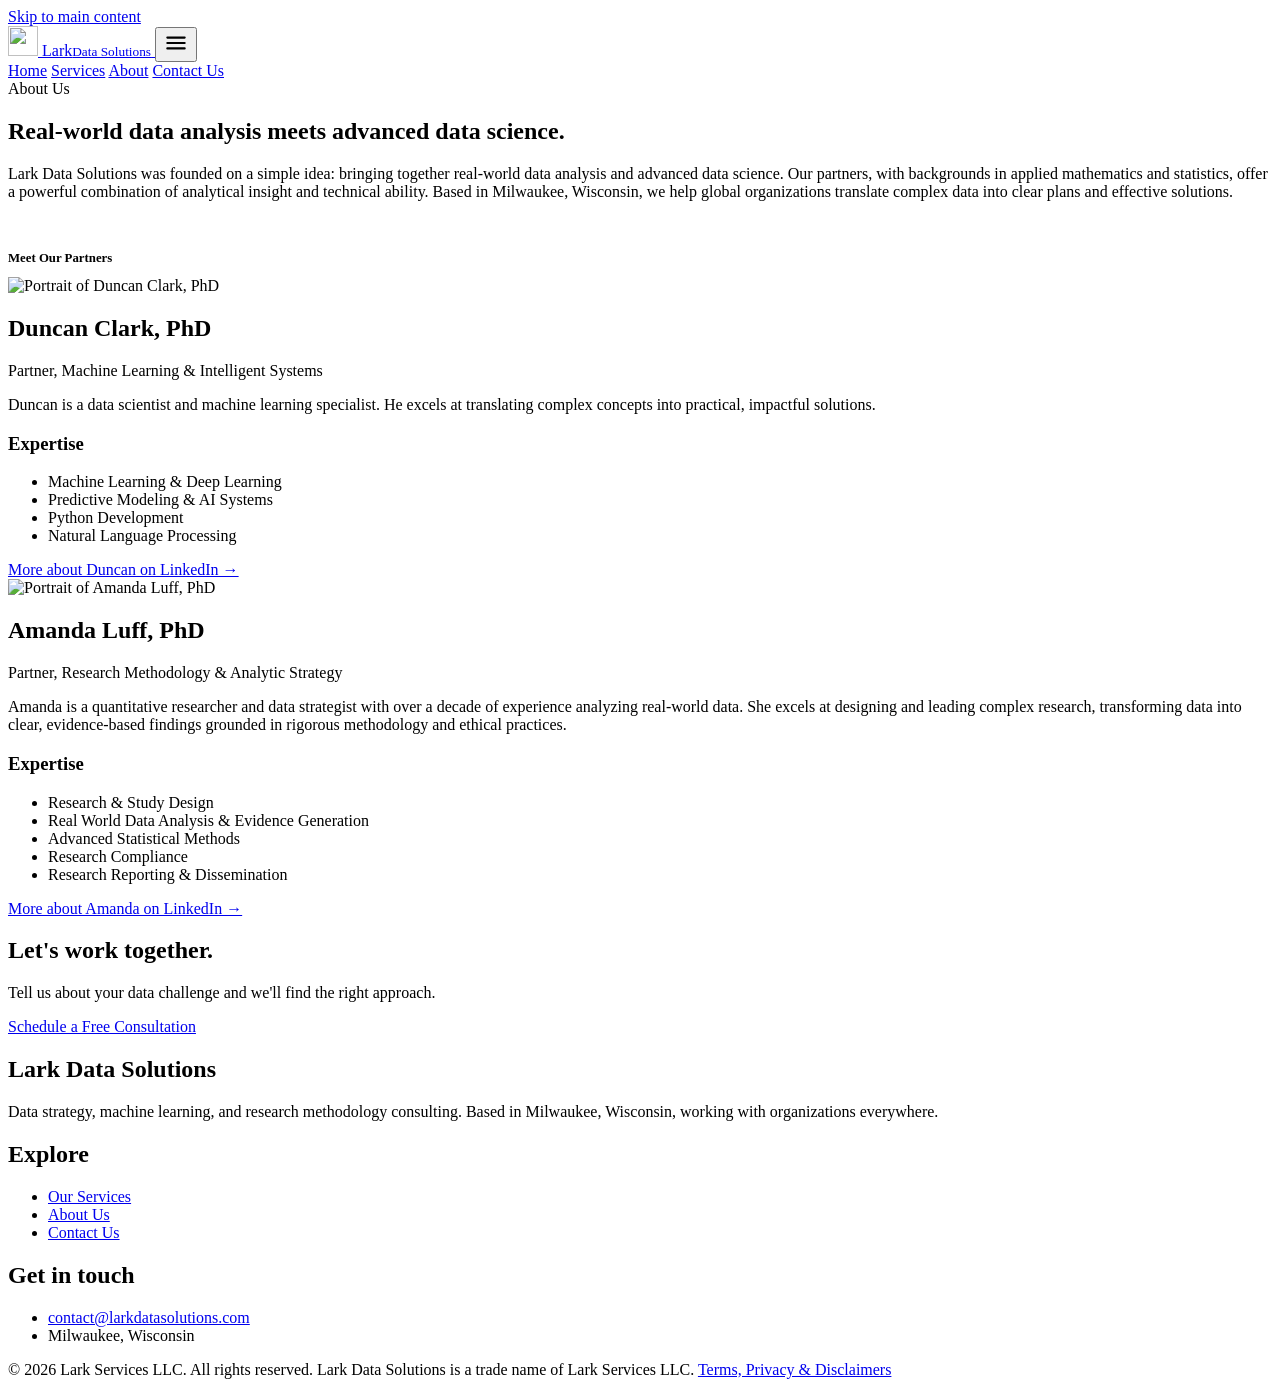
==== docs/about-us/index.html @ 47058bdc "Rebuild Lark Data Solutions site as static HTML for GitHub Pages Recreates larkdatasolutions.com fro" ====
<!doctype html>
<html lang="en">
<head>
  <meta charset="utf-8">
  <meta name="viewport" content="width=device-width, initial-scale=1">
  <title>About Us: Duncan Clark, PhD & Amanda Luff, PhD | Lark Data Solutions</title>
  <meta name="description" content="Meet the partners of Lark Data Solutions: Duncan Clark, PhD (machine learning and intelligent systems) and Amanda Luff, PhD (research methodology and analytic strategy). Based in Milwaukee, WI.">
  <meta name="robots" content="index, follow">
  <link rel="canonical" href="https://www.larkdatasolutions.com/about-us/">
  <meta name="theme-color" content="#0f1b2d">

  <meta property="og:type" content="website">
  <meta property="og:site_name" content="Lark Data Solutions">
  <meta property="og:title" content="About Us: Duncan Clark, PhD & Amanda Luff, PhD | Lark Data Solutions">
  <meta property="og:description" content="Meet the partners of Lark Data Solutions: Duncan Clark, PhD (machine learning and intelligent systems) and Amanda Luff, PhD (research methodology and analytic strategy). Based in Milwaukee, WI.">
  <meta property="og:url" content="https://www.larkdatasolutions.com/about-us/">
  <meta property="og:image" content="https://www.larkdatasolutions.com/assets/img/og-image.png">
  <meta property="og:image:width" content="1200">
  <meta property="og:image:height" content="630">
  <meta property="og:image:alt" content="Lark Data Solutions: Helping Your Data Take Flight.">
  <meta property="og:locale" content="en_US">
  <meta name="twitter:card" content="summary_large_image">

  <link rel="icon" href="/favicon.ico" sizes="any">
  <link rel="icon" href="/favicon.svg" type="image/svg+xml">
  <link rel="apple-touch-icon" href="/apple-touch-icon.png">

  <link rel="preconnect" href="https://fonts.googleapis.com">
  <link rel="preconnect" href="https://fonts.gstatic.com" crossorigin>
  <link rel="stylesheet" href="https://fonts.googleapis.com/css2?family=Plus+Jakarta+Sans:wght@400;500;600;700;800&display=swap">
  <link rel="stylesheet" href="/assets/css/style.css">

  <script type="application/ld+json">
{
  "@context": "https://schema.org",
  "@graph": [
    {
      "@type": "WebSite",
      "@id": "https://www.larkdatasolutions.com/#website",
      "url": "https://www.larkdatasolutions.com/",
      "name": "Lark Data Solutions",
      "publisher": {
        "@id": "https://www.larkdatasolutions.com/#organization"
      }
    },
    {
      "@type": "ProfessionalService",
      "@id": "https://www.larkdatasolutions.com/#organization",
      "name": "Lark Data Solutions",
      "legalName": "Lark Services LLC",
      "url": "https://www.larkdatasolutions.com/",
      "email": "contact@larkdatasolutions.com",
      "logo": "https://www.larkdatasolutions.com/apple-touch-icon.png",
      "image": "https://www.larkdatasolutions.com/assets/img/og-image.png",
      "description": "Data strategy, machine learning and AI, statistical analysis, and research protocol consulting based in Milwaukee, Wisconsin.",
      "address": {
        "@type": "PostalAddress",
        "addressLocality": "Milwaukee",
        "addressRegion": "WI",
        "addressCountry": "US"
      },
      "areaServed": "Worldwide",
      "knowsAbout": [
        "Data strategy",
        "Analytics consulting",
        "Machine learning",
        "Artificial intelligence",
        "Predictive modeling",
        "Natural language processing",
        "Statistical analysis",
        "Real-world data analysis",
        "Evidence generation",
        "Research study design",
        "Research protocol development",
        "Research compliance"
      ],
      "founder": [
        {
          "@id": "https://www.larkdatasolutions.com/about-us/#duncan-clark"
        },
        {
          "@id": "https://www.larkdatasolutions.com/about-us/#amanda-luff"
        }
      ]
    },
    {
      "@type": "Person",
      "@id": "https://www.larkdatasolutions.com/about-us/#duncan-clark",
      "name": "Duncan Clark",
      "honorificSuffix": "PhD",
      "jobTitle": "Partner, Machine Learning & Intelligent Systems",
      "image": "https://www.larkdatasolutions.com/assets/img/duncan-clark.webp",
      "worksFor": {
        "@id": "https://www.larkdatasolutions.com/#organization"
      },
      "sameAs": [
        "https://www.linkedin.com/in/duncan-clark-1b3548288/"
      ]
    },
    {
      "@type": "Person",
      "@id": "https://www.larkdatasolutions.com/about-us/#amanda-luff",
      "name": "Amanda Luff",
      "honorificSuffix": "PhD",
      "jobTitle": "Partner, Research Methodology & Analytic Strategy",
      "image": "https://www.larkdatasolutions.com/assets/img/amanda-luff.webp",
      "worksFor": {
        "@id": "https://www.larkdatasolutions.com/#organization"
      },
      "sameAs": [
        "https://www.linkedin.com/in/amanda-luff/"
      ]
    }
  ]
}
  </script>
</head>
<body>
  <a class="skip-link" href="#main">Skip to main content</a>

  <header class="site-header">
    <div class="container">
      <a class="brand" href="/" aria-label="Lark Data Solutions home">
        <img class="brand-mark" src="/assets/img/mark.svg" alt="" width="30" height="30">
        <span>Lark<small>Data Solutions</small></span>
      </a>
      <button class="nav-toggle" aria-expanded="false" aria-controls="site-nav" aria-label="Open menu"><svg width="26" height="26" viewBox="0 0 24 24" fill="none" stroke="currentColor" stroke-width="2" stroke-linecap="round" aria-hidden="true"><path d="M4 7h16M4 12h16M4 17h16"/></svg></button>
      <nav class="nav" id="site-nav" aria-label="Main">
        <a href="/">Home</a>
        <a href="/our-services/">Services</a>
        <a href="/about-us/" aria-current="page">About</a>
        <a class="btn" href="/contact-us/">Contact Us</a>
      </nav>
    </div>
  </header>

  <main id="main">
    <section class="page-hero">
      <div class="container">
        <span class="eyebrow">About Us</span>
        <h1>Real-world data analysis meets advanced data science.</h1>
        <p class="lead">Lark Data Solutions was founded on a simple idea: bringing together real-world data analysis and advanced data science. Our partners, with backgrounds in applied mathematics and statistics, offer a powerful combination of analytical insight and technical ability. Based in Milwaukee, Wisconsin, we help global organizations translate complex data into clear plans and effective solutions.</p>
      </div>
    </section>

    <section style="padding-top:24px" aria-labelledby="partners-heading">
      <div class="container">
        <h2 id="partners-heading" class="eyebrow" style="font-size:0.8rem">Meet Our Partners</h2>
        <article class="person" id="duncan-clark">
          <img src="/assets/img/duncan-clark.webp" width="640" height="640" alt="Portrait of Duncan Clark, PhD" loading="lazy">
          <div>
            <h2>Duncan Clark, PhD</h2>
            <p class="role">Partner, Machine Learning &amp; Intelligent Systems</p>
            <p>Duncan is a data scientist and machine learning specialist. He excels at translating complex concepts into practical, impactful solutions.</p>
            <h3>Expertise</h3>
            <ul class="tags">
              <li>Machine Learning &amp; Deep Learning</li>
              <li>Predictive Modeling &amp; AI Systems</li>
              <li>Python Development</li>
              <li>Natural Language Processing</li>
            </ul>
            <a href="https://www.linkedin.com/in/duncan-clark-1b3548288/" rel="noopener" target="_blank">More about Duncan on LinkedIn &rarr;</a>
          </div>
        </article>
        <article class="person" id="amanda-luff">
          <img src="/assets/img/amanda-luff.webp" width="640" height="640" alt="Portrait of Amanda Luff, PhD" loading="lazy">
          <div>
            <h2>Amanda Luff, PhD</h2>
            <p class="role">Partner, Research Methodology &amp; Analytic Strategy</p>
            <p>Amanda is a quantitative researcher and data strategist with over a decade of experience analyzing real-world data. She excels at designing and leading complex research, transforming data into clear, evidence-based findings grounded in rigorous methodology and ethical practices.</p>
            <h3>Expertise</h3>
            <ul class="tags">
              <li>Research &amp; Study Design</li>
              <li>Real World Data Analysis &amp; Evidence Generation</li>
              <li>Advanced Statistical Methods</li>
              <li>Research Compliance</li>
              <li>Research Reporting &amp; Dissemination</li>
            </ul>
            <a href="https://www.linkedin.com/in/amanda-luff/" rel="noopener" target="_blank">More about Amanda on LinkedIn &rarr;</a>
          </div>
        </article>
      </div>
    </section>

    <section>
      <div class="container">
        <div class="cta">
          <div>
            <h2>Let's work together.</h2>
            <p>Tell us about your data challenge and we'll find the right approach.</p>
          </div>
          <a class="btn" href="/contact-us/">Schedule a Free Consultation</a>
        </div>
      </div>
    </section>
  </main>

  <footer class="site-footer">
    <div class="container">
      <div>
        <h2>Lark Data Solutions</h2>
        <p>Data strategy, machine learning, and research methodology consulting. Based in Milwaukee, Wisconsin, working with organizations everywhere.</p>
      </div>
      <div>
        <h2>Explore</h2>
        <ul>
          <li><a href="/our-services/">Our Services</a></li>
          <li><a href="/about-us/">About Us</a></li>
          <li><a href="/contact-us/">Contact Us</a></li>
        </ul>
      </div>
      <div>
        <h2>Get in touch</h2>
        <ul>
          <li><a href="mailto:contact@larkdatasolutions.com">contact@larkdatasolutions.com</a></li>
          <li>Milwaukee, Wisconsin</li>
        </ul>
      </div>
      <div class="footer-legal">
        <span>&copy; 2026 Lark Services LLC. All rights reserved. Lark Data Solutions is a trade name of Lark Services LLC.</span>
        <a href="/policies/">Terms, Privacy &amp; Disclaimers</a>
      </div>
    </div>
  </footer>

  <script>
    (function () {
      var b = document.querySelector('.nav-toggle'), n = document.getElementById('site-nav');
      b.addEventListener('click', function () {
        var open = n.classList.toggle('open');
        b.setAttribute('aria-expanded', open);
        b.setAttribute('aria-label', open ? 'Close menu' : 'Open menu');
      });
    })();
  </script>
</body>
</html>
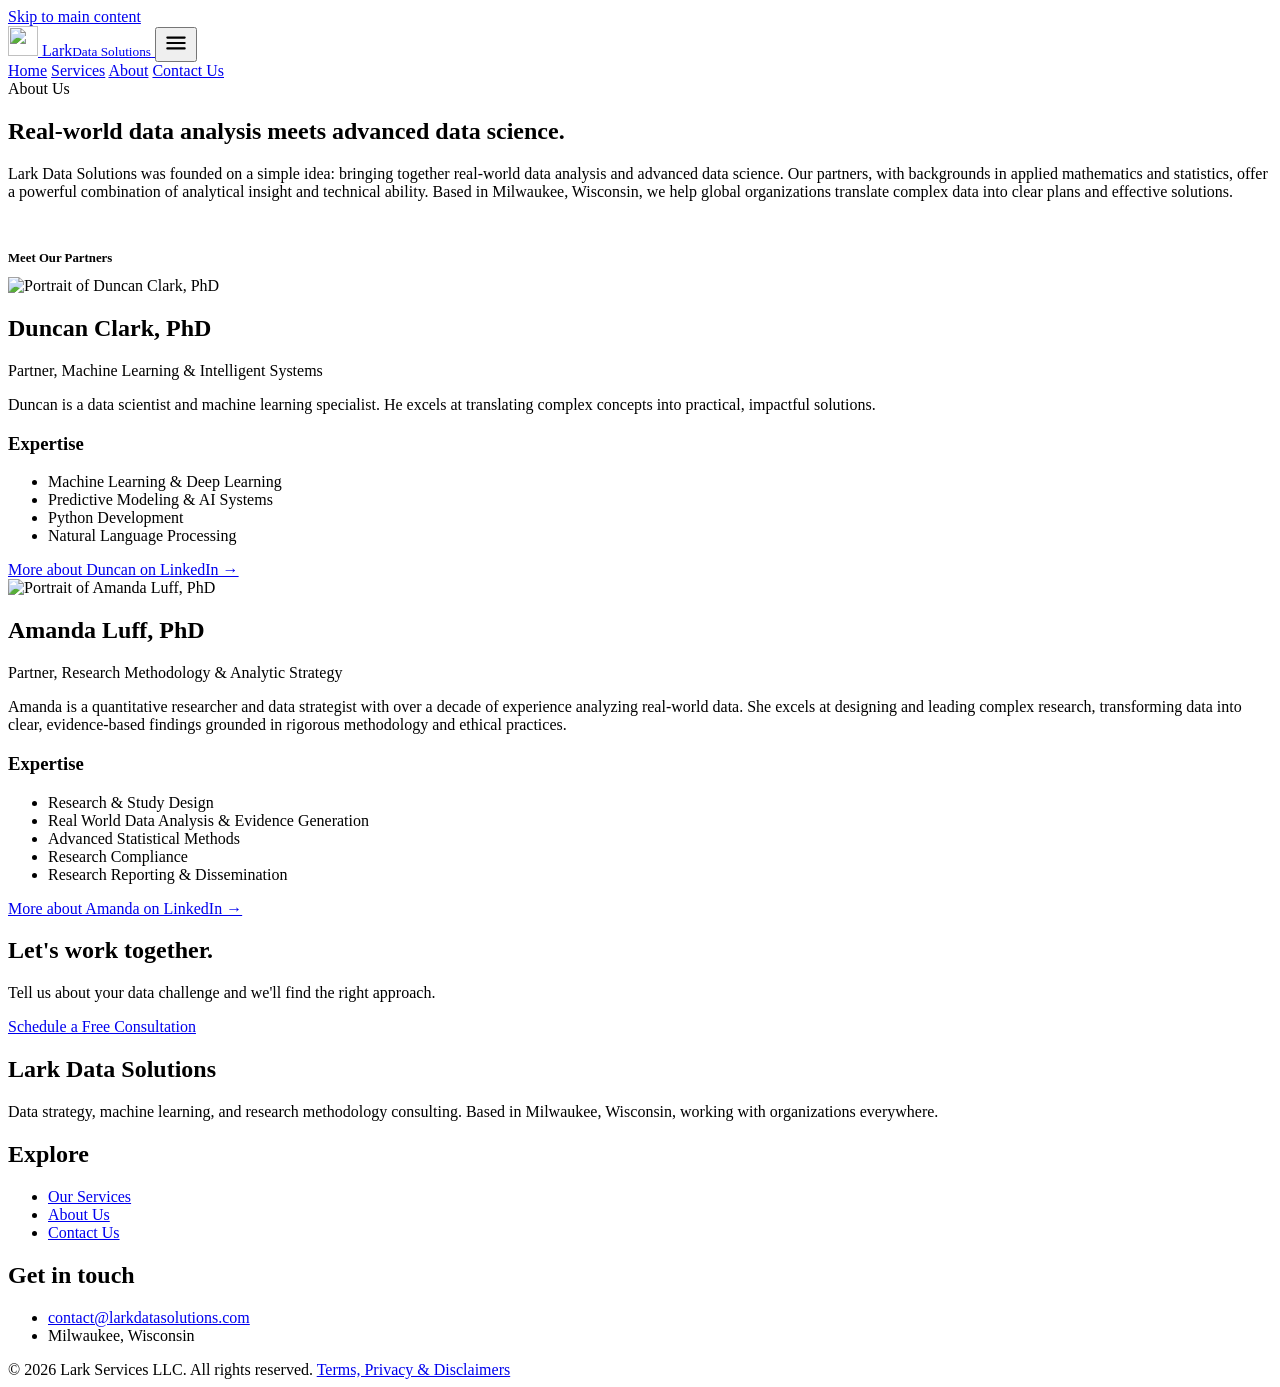
==== commit 8b2e886b: "Drop DBA wording; footer and terms reference Lark Services LLC Co-Authored-By: Claude Opus 5.5 <nore" ====
--- a/docs/about-us/index.html
+++ b/docs/about-us/index.html
@@ -217,7 +217,7 @@
         </ul>
       </div>
       <div class="footer-legal">
-        <span>&copy; 2026 Lark Services LLC. All rights reserved. Lark Data Solutions is a trade name of Lark Services LLC.</span>
+        <span>&copy; 2026 Lark Services LLC. All rights reserved.</span>
         <a href="/policies/">Terms, Privacy &amp; Disclaimers</a>
       </div>
     </div>
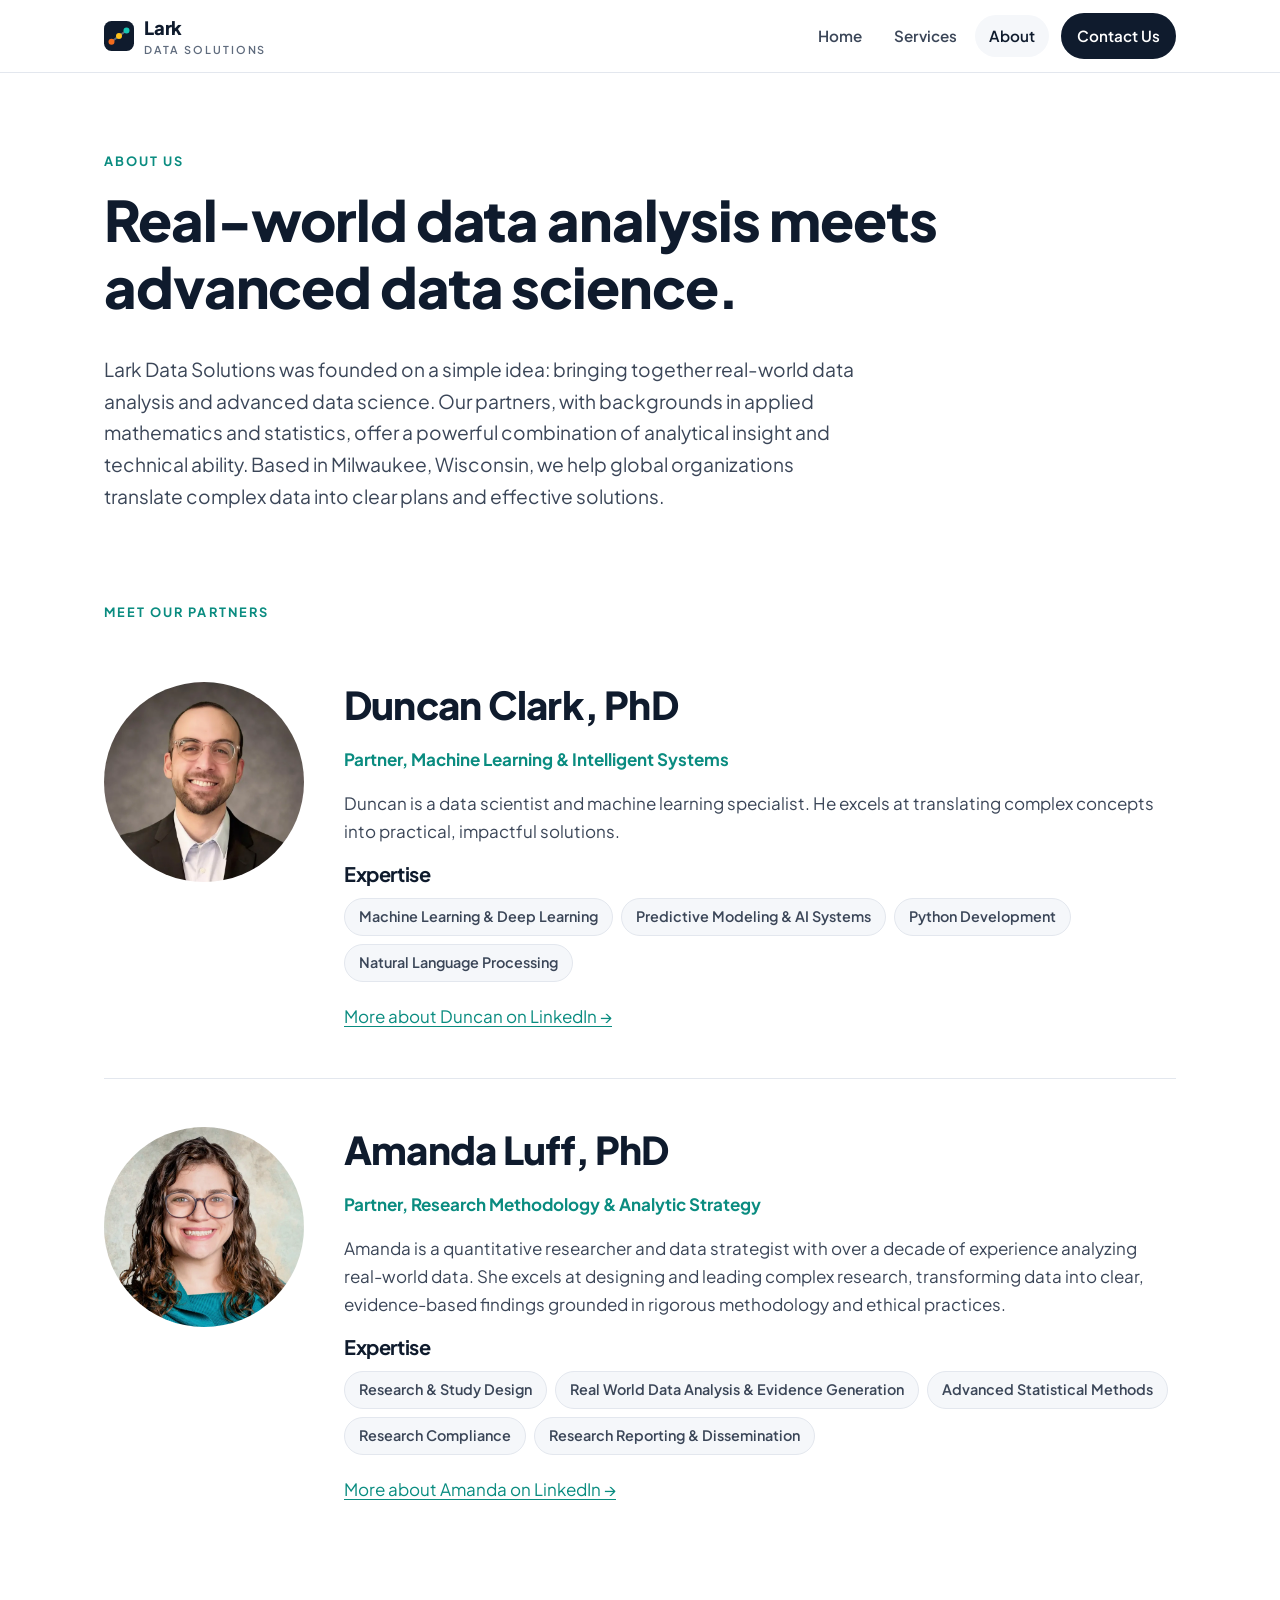
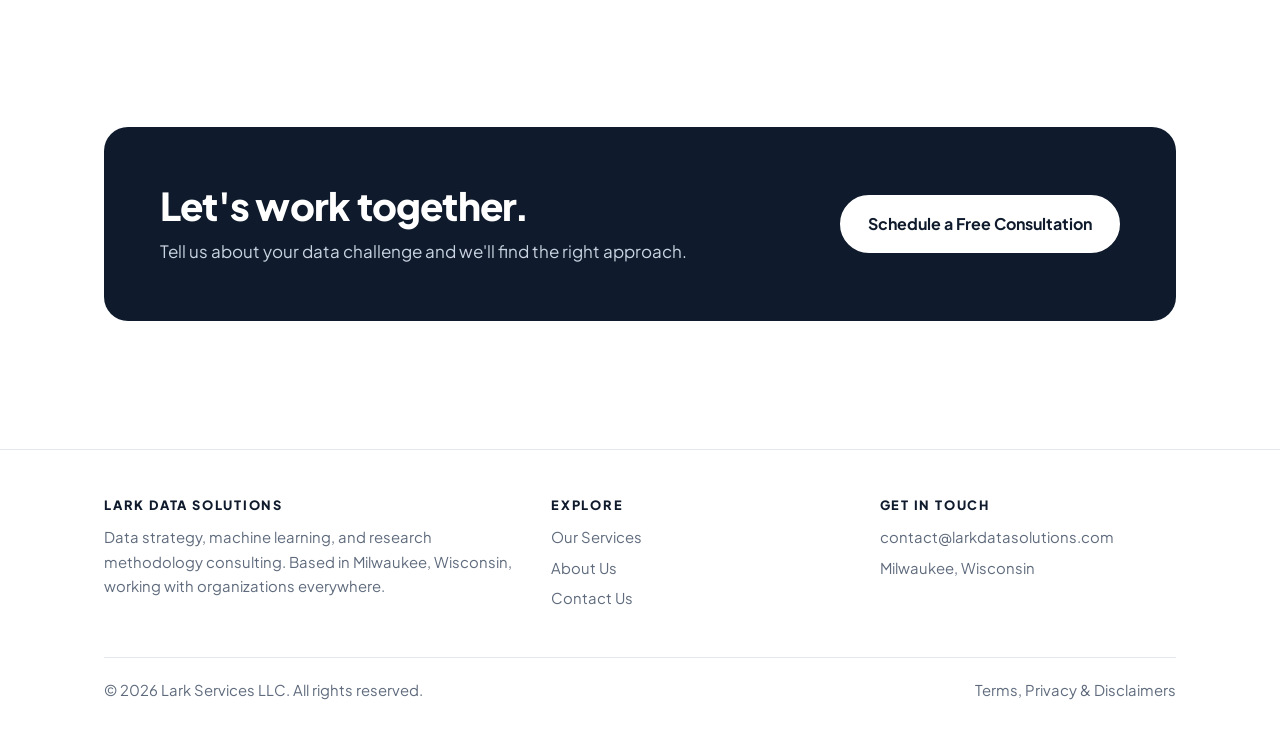
==== commit 5f22c759: "Use relative links so the site renders on the github.io preview Co-Authored-By: Claude Opus 5.5 <nor" ====
--- a/docs/about-us/index.html
+++ b/docs/about-us/index.html
@@ -21,14 +21,14 @@
   <meta property="og:locale" content="en_US">
   <meta name="twitter:card" content="summary_large_image">
 
-  <link rel="icon" href="/favicon.ico" sizes="any">
-  <link rel="icon" href="/favicon.svg" type="image/svg+xml">
-  <link rel="apple-touch-icon" href="/apple-touch-icon.png">
+  <link rel="icon" href="../favicon.ico" sizes="any">
+  <link rel="icon" href="../favicon.svg" type="image/svg+xml">
+  <link rel="apple-touch-icon" href="../apple-touch-icon.png">
 
   <link rel="preconnect" href="https://fonts.googleapis.com">
   <link rel="preconnect" href="https://fonts.gstatic.com" crossorigin>
   <link rel="stylesheet" href="https://fonts.googleapis.com/css2?family=Plus+Jakarta+Sans:wght@400;500;600;700;800&display=swap">
-  <link rel="stylesheet" href="/assets/css/style.css">
+  <link rel="stylesheet" href="../assets/css/style.css">
 
   <script type="application/ld+json">
 {
@@ -120,16 +120,16 @@
 
   <header class="site-header">
     <div class="container">
-      <a class="brand" href="/" aria-label="Lark Data Solutions home">
-        <img class="brand-mark" src="/assets/img/mark.svg" alt="" width="30" height="30">
+      <a class="brand" href="../" aria-label="Lark Data Solutions home">
+        <img class="brand-mark" src="../assets/img/mark.svg" alt="" width="30" height="30">
         <span>Lark<small>Data Solutions</small></span>
       </a>
       <button class="nav-toggle" aria-expanded="false" aria-controls="site-nav" aria-label="Open menu"><svg width="26" height="26" viewBox="0 0 24 24" fill="none" stroke="currentColor" stroke-width="2" stroke-linecap="round" aria-hidden="true"><path d="M4 7h16M4 12h16M4 17h16"/></svg></button>
       <nav class="nav" id="site-nav" aria-label="Main">
-        <a href="/">Home</a>
-        <a href="/our-services/">Services</a>
-        <a href="/about-us/" aria-current="page">About</a>
-        <a class="btn" href="/contact-us/">Contact Us</a>
+        <a href="../">Home</a>
+        <a href="../our-services/">Services</a>
+        <a href="../about-us/" aria-current="page">About</a>
+        <a class="btn" href="../contact-us/">Contact Us</a>
       </nav>
     </div>
   </header>
@@ -147,7 +147,7 @@
       <div class="container">
         <h2 id="partners-heading" class="eyebrow" style="font-size:0.8rem">Meet Our Partners</h2>
         <article class="person" id="duncan-clark">
-          <img src="/assets/img/duncan-clark.webp" width="640" height="640" alt="Portrait of Duncan Clark, PhD" loading="lazy">
+          <img src="../assets/img/duncan-clark.webp" width="640" height="640" alt="Portrait of Duncan Clark, PhD" loading="lazy">
           <div>
             <h2>Duncan Clark, PhD</h2>
             <p class="role">Partner, Machine Learning &amp; Intelligent Systems</p>
@@ -163,7 +163,7 @@
           </div>
         </article>
         <article class="person" id="amanda-luff">
-          <img src="/assets/img/amanda-luff.webp" width="640" height="640" alt="Portrait of Amanda Luff, PhD" loading="lazy">
+          <img src="../assets/img/amanda-luff.webp" width="640" height="640" alt="Portrait of Amanda Luff, PhD" loading="lazy">
           <div>
             <h2>Amanda Luff, PhD</h2>
             <p class="role">Partner, Research Methodology &amp; Analytic Strategy</p>
@@ -189,7 +189,7 @@
             <h2>Let's work together.</h2>
             <p>Tell us about your data challenge and we'll find the right approach.</p>
           </div>
-          <a class="btn" href="/contact-us/">Schedule a Free Consultation</a>
+          <a class="btn" href="../contact-us/">Schedule a Free Consultation</a>
         </div>
       </div>
     </section>
@@ -204,9 +204,9 @@
       <div>
         <h2>Explore</h2>
         <ul>
-          <li><a href="/our-services/">Our Services</a></li>
-          <li><a href="/about-us/">About Us</a></li>
-          <li><a href="/contact-us/">Contact Us</a></li>
+          <li><a href="../our-services/">Our Services</a></li>
+          <li><a href="../about-us/">About Us</a></li>
+          <li><a href="../contact-us/">Contact Us</a></li>
         </ul>
       </div>
       <div>
@@ -218,7 +218,7 @@
       </div>
       <div class="footer-legal">
         <span>&copy; 2026 Lark Services LLC. All rights reserved.</span>
-        <a href="/policies/">Terms, Privacy &amp; Disclaimers</a>
+        <a href="../policies/">Terms, Privacy &amp; Disclaimers</a>
       </div>
     </div>
   </footer>
--- a/docs/assets/css/style.css
+++ b/docs/assets/css/style.css
@@ -0,0 +1,209 @@
+/* Lark Data Solutions — site styles */
+:root {
+  --ink: #0f1b2d;
+  --ink-soft: #3b4658;
+  --muted: #5f6b7d;
+  --line: #e3e7ee;
+  --bg: #ffffff;
+  --bg-soft: #f5f7fa;
+  --teal: #0a8c80;
+  --teal-bright: #19c6b4;
+  --orange: #f26b1d;
+  --lime: #a6d10c;
+  --gold: #ffc21a;
+  --radius: 14px;
+  --max: 1120px;
+  --font: "Plus Jakarta Sans", system-ui, -apple-system, "Segoe UI", Roboto, sans-serif;
+}
+
+*, *::before, *::after { box-sizing: border-box; }
+html { scroll-behavior: smooth; -webkit-text-size-adjust: 100%; }
+body {
+  margin: 0;
+  font-family: var(--font);
+  font-size: 1.0625rem;
+  line-height: 1.65;
+  color: var(--ink-soft);
+  background: var(--bg);
+  -webkit-font-smoothing: antialiased;
+}
+img { max-width: 100%; height: auto; display: block; }
+a { color: var(--teal); text-underline-offset: 3px; }
+a:hover { color: var(--ink); }
+h1, h2, h3 { color: var(--ink); line-height: 1.2; letter-spacing: -0.02em; margin: 0 0 0.6em; }
+h1 { font-size: clamp(2.25rem, 5vw, 3.5rem); font-weight: 800; }
+h2 { font-size: clamp(1.75rem, 3.5vw, 2.4rem); font-weight: 800; }
+h3 { font-size: 1.25rem; font-weight: 700; }
+p { margin: 0 0 1em; }
+
+.container { width: 100%; max-width: var(--max); margin: 0 auto; padding: 0 24px; }
+.skip-link { position: absolute; left: -9999px; top: 0; background: var(--ink); color: #fff; padding: 10px 16px; z-index: 100; }
+.skip-link:focus { left: 16px; top: 16px; }
+:focus-visible { outline: 3px solid var(--teal-bright); outline-offset: 3px; border-radius: 4px; }
+
+/* Header */
+.site-header {
+  position: sticky; top: 0; z-index: 50;
+  background: rgba(255, 255, 255, 0.92);
+  backdrop-filter: saturate(160%) blur(10px);
+  -webkit-backdrop-filter: saturate(160%) blur(10px);
+  border-bottom: 1px solid var(--line);
+}
+.site-header .container { display: flex; align-items: center; justify-content: space-between; height: 72px; }
+.brand { display: flex; align-items: center; gap: 10px; text-decoration: none; color: var(--ink); font-weight: 800; font-size: 1.15rem; letter-spacing: -0.01em; }
+.brand-mark { width: 30px; height: 30px; flex: none; }
+.brand span small { display: block; font-size: 0.68rem; font-weight: 600; letter-spacing: 0.18em; text-transform: uppercase; color: var(--muted); margin-top: -2px; }
+.nav { display: flex; align-items: center; gap: 4px; }
+.nav a { text-decoration: none; color: var(--ink-soft); font-weight: 600; font-size: 0.95rem; padding: 8px 14px; border-radius: 999px; }
+.nav a:hover { color: var(--ink); background: var(--bg-soft); }
+.nav a[aria-current="page"] { color: var(--ink); background: var(--bg-soft); }
+.nav a.btn { color: #fff; margin-left: 8px; }
+.nav-toggle { display: none; background: none; border: 0; padding: 8px; cursor: pointer; color: var(--ink); }
+
+@media (max-width: 820px) {
+  .nav-toggle { display: block; }
+  .nav {
+    position: absolute; top: 72px; left: 0; right: 0;
+    flex-direction: column; align-items: stretch; gap: 0;
+    background: #fff; border-bottom: 1px solid var(--line);
+    padding: 8px 16px 16px; display: none;
+  }
+  .nav.open { display: flex; }
+  .nav a { padding: 12px 8px; border-radius: 8px; }
+  .nav a.btn { margin: 8px 0 0; text-align: center; }
+}
+
+/* Buttons */
+.btn {
+  display: inline-flex; align-items: center; gap: 8px;
+  background: var(--ink); color: #fff; text-decoration: none;
+  font-weight: 700; font-size: 1rem; padding: 14px 26px; border-radius: 999px;
+  border: 2px solid var(--ink); transition: transform 0.15s ease, background 0.15s ease;
+}
+.btn:hover { background: var(--teal); border-color: var(--teal); color: #fff; transform: translateY(-1px); }
+.btn-ghost { background: transparent; color: var(--ink); }
+.btn-ghost:hover { background: var(--ink); border-color: var(--ink); }
+.btn-row { display: flex; flex-wrap: wrap; gap: 12px; margin-top: 28px; }
+
+/* Sections */
+section { padding: 88px 0; }
+.section-soft { background: var(--bg-soft); }
+.eyebrow { display: inline-block; font-size: 0.8rem; font-weight: 700; letter-spacing: 0.16em; text-transform: uppercase; color: var(--teal); margin-bottom: 14px; }
+.lead { font-size: 1.2rem; color: var(--ink-soft); max-width: 640px; }
+.section-head { max-width: 720px; margin-bottom: 48px; }
+
+/* Hero */
+.hero { padding: 96px 0 80px; position: relative; overflow: hidden; }
+.hero .container { display: grid; grid-template-columns: 1.1fr 0.9fr; gap: 48px; align-items: center; }
+.hero h1 span { background: linear-gradient(90deg, var(--teal) 0%, var(--teal-bright) 100%); -webkit-background-clip: text; background-clip: text; color: transparent; }
+.hero-art { position: relative; }
+.hero-art img { width: 100%; }
+@media (max-width: 860px) {
+  .hero { padding: 56px 0 48px; }
+  .hero .container { grid-template-columns: 1fr; }
+  .hero-art { order: -1; max-width: 480px; }
+}
+
+.page-hero { padding: 72px 0 40px; }
+.page-hero .lead { max-width: 760px; }
+
+/* Cards */
+.grid { display: grid; gap: 24px; }
+.grid-2 { grid-template-columns: repeat(2, 1fr); }
+.grid-4 { grid-template-columns: repeat(4, 1fr); }
+@media (max-width: 960px) { .grid-4 { grid-template-columns: repeat(2, 1fr); } }
+@media (max-width: 640px) { .grid-2, .grid-4 { grid-template-columns: 1fr; } }
+
+.card {
+  background: #fff; border: 1px solid var(--line); border-radius: var(--radius);
+  padding: 28px; position: relative;
+  transition: border-color 0.15s ease, box-shadow 0.15s ease, transform 0.15s ease;
+}
+a.card { text-decoration: none; color: inherit; display: block; }
+a.card:hover { border-color: var(--teal-bright); box-shadow: 0 12px 32px -16px rgba(15, 27, 45, 0.25); transform: translateY(-2px); }
+.card .dot { width: 14px; height: 14px; border-radius: 50%; margin-bottom: 18px; }
+.card p { margin: 0; color: var(--muted); font-size: 0.98rem; }
+.card .more { display: inline-block; margin-top: 16px; font-weight: 700; font-size: 0.92rem; color: var(--teal); }
+
+.c-teal { background: var(--teal-bright); }
+.c-orange { background: var(--orange); }
+.c-lime { background: var(--lime); }
+.c-gold { background: var(--gold); }
+
+/* Split / why */
+.split { display: grid; grid-template-columns: 1fr 1fr; gap: 64px; align-items: start; }
+@media (max-width: 860px) { .split { grid-template-columns: 1fr; gap: 32px; } }
+.checklist { list-style: none; padding: 0; margin: 0; }
+.checklist li { position: relative; padding-left: 34px; margin-bottom: 16px; }
+.checklist li::before {
+  content: ""; position: absolute; left: 0; top: 4px; width: 20px; height: 20px; border-radius: 50%;
+  background: var(--teal-bright) url("data:image/svg+xml,%3Csvg xmlns='http://www.w3.org/2000/svg' viewBox='0 0 20 20'%3E%3Cpath d='M5.5 10.5l3 3 6-7' fill='none' stroke='%23fff' stroke-width='2.2' stroke-linecap='round' stroke-linejoin='round'/%3E%3C/svg%3E") center / 20px no-repeat;
+}
+.checklist strong { color: var(--ink); }
+
+/* Services detail */
+.service { display: grid; grid-template-columns: 280px 1fr; gap: 48px; padding: 56px 0; border-top: 1px solid var(--line); scroll-margin-top: 96px; }
+.service:first-of-type { border-top: 0; padding-top: 0; }
+.service-intro .dot { width: 18px; height: 18px; border-radius: 50%; margin-bottom: 18px; }
+.service-intro p { color: var(--muted); }
+.service ul { list-style: none; padding: 0; margin: 0; display: grid; grid-template-columns: 1fr 1fr; gap: 20px; }
+.service li { background: var(--bg-soft); border-radius: 12px; padding: 20px 22px; }
+.service li strong { display: block; color: var(--ink); margin-bottom: 4px; }
+.service li span { color: var(--muted); font-size: 0.97rem; }
+@media (max-width: 860px) {
+  .service { grid-template-columns: 1fr; gap: 24px; }
+  .service ul { grid-template-columns: 1fr; }
+}
+
+/* Team */
+.person { display: grid; grid-template-columns: 200px 1fr; gap: 40px; align-items: start; padding: 48px 0; border-top: 1px solid var(--line); }
+.person:first-of-type { border-top: 0; }
+.person img { border-radius: 50%; width: 200px; height: 200px; object-fit: cover; }
+.person .role { color: var(--teal); font-weight: 700; margin: -6px 0 16px; }
+.tags { display: flex; flex-wrap: wrap; gap: 8px; list-style: none; padding: 0; margin: 8px 0 20px; }
+.tags li { background: var(--bg-soft); border: 1px solid var(--line); border-radius: 999px; padding: 6px 14px; font-size: 0.9rem; color: var(--ink-soft); font-weight: 600; }
+@media (max-width: 700px) {
+  .person { grid-template-columns: 1fr; gap: 20px; }
+  .person img { width: 140px; height: 140px; }
+}
+
+.team-preview { display: flex; gap: 24px; flex-wrap: wrap; margin-top: 28px; }
+.team-preview a { display: flex; align-items: center; gap: 14px; text-decoration: none; color: var(--ink); font-weight: 700; }
+.team-preview img { width: 64px; height: 64px; border-radius: 50%; object-fit: cover; }
+.team-preview small { display: block; font-weight: 500; color: var(--muted); font-size: 0.85rem; }
+
+/* CTA band */
+.cta { background: var(--ink); color: #c9d2df; border-radius: 24px; padding: 56px; display: grid; grid-template-columns: 1fr auto; gap: 32px; align-items: center; position: relative; overflow: hidden; }
+.cta h2 { color: #fff; margin-bottom: 8px; }
+.cta p { margin: 0; }
+.cta .btn { background: #fff; color: var(--ink); border-color: #fff; }
+.cta .btn:hover { background: var(--teal-bright); border-color: var(--teal-bright); color: var(--ink); }
+@media (max-width: 760px) { .cta { grid-template-columns: 1fr; padding: 36px 28px; } }
+
+/* Contact */
+.contact-grid { display: grid; grid-template-columns: 1fr 1fr; gap: 24px; }
+@media (max-width: 760px) { .contact-grid { grid-template-columns: 1fr; } }
+.contact-grid .card h2 { font-size: 1.4rem; }
+.contact-grid .card p { margin-bottom: 20px; }
+
+/* Legal */
+.legal { max-width: 780px; }
+.legal h2 { font-size: 1.4rem; margin-top: 2.2em; }
+.legal h3 { font-size: 1.05rem; margin-top: 1.6em; margin-bottom: 0.4em; }
+.legal .meta { color: var(--muted); }
+
+/* Footer */
+.site-footer { border-top: 1px solid var(--line); padding: 48px 0 40px; margin-top: 40px; font-size: 0.93rem; color: var(--muted); }
+.site-footer .container { display: grid; grid-template-columns: 1.4fr 1fr 1fr; gap: 32px; }
+.site-footer h2 { font-size: 0.8rem; letter-spacing: 0.14em; text-transform: uppercase; color: var(--ink); margin-bottom: 12px; }
+.site-footer ul { list-style: none; padding: 0; margin: 0; }
+.site-footer li { margin-bottom: 6px; }
+.site-footer a { color: var(--muted); text-decoration: none; }
+.site-footer a:hover { color: var(--ink); text-decoration: underline; }
+.footer-legal { grid-column: 1 / -1; border-top: 1px solid var(--line); padding-top: 20px; margin-top: 8px; display: flex; flex-wrap: wrap; justify-content: space-between; gap: 8px; }
+@media (max-width: 760px) { .site-footer .container { grid-template-columns: 1fr; } }
+
+@media (prefers-reduced-motion: reduce) {
+  html { scroll-behavior: auto; }
+  * { transition: none !important; }
+}
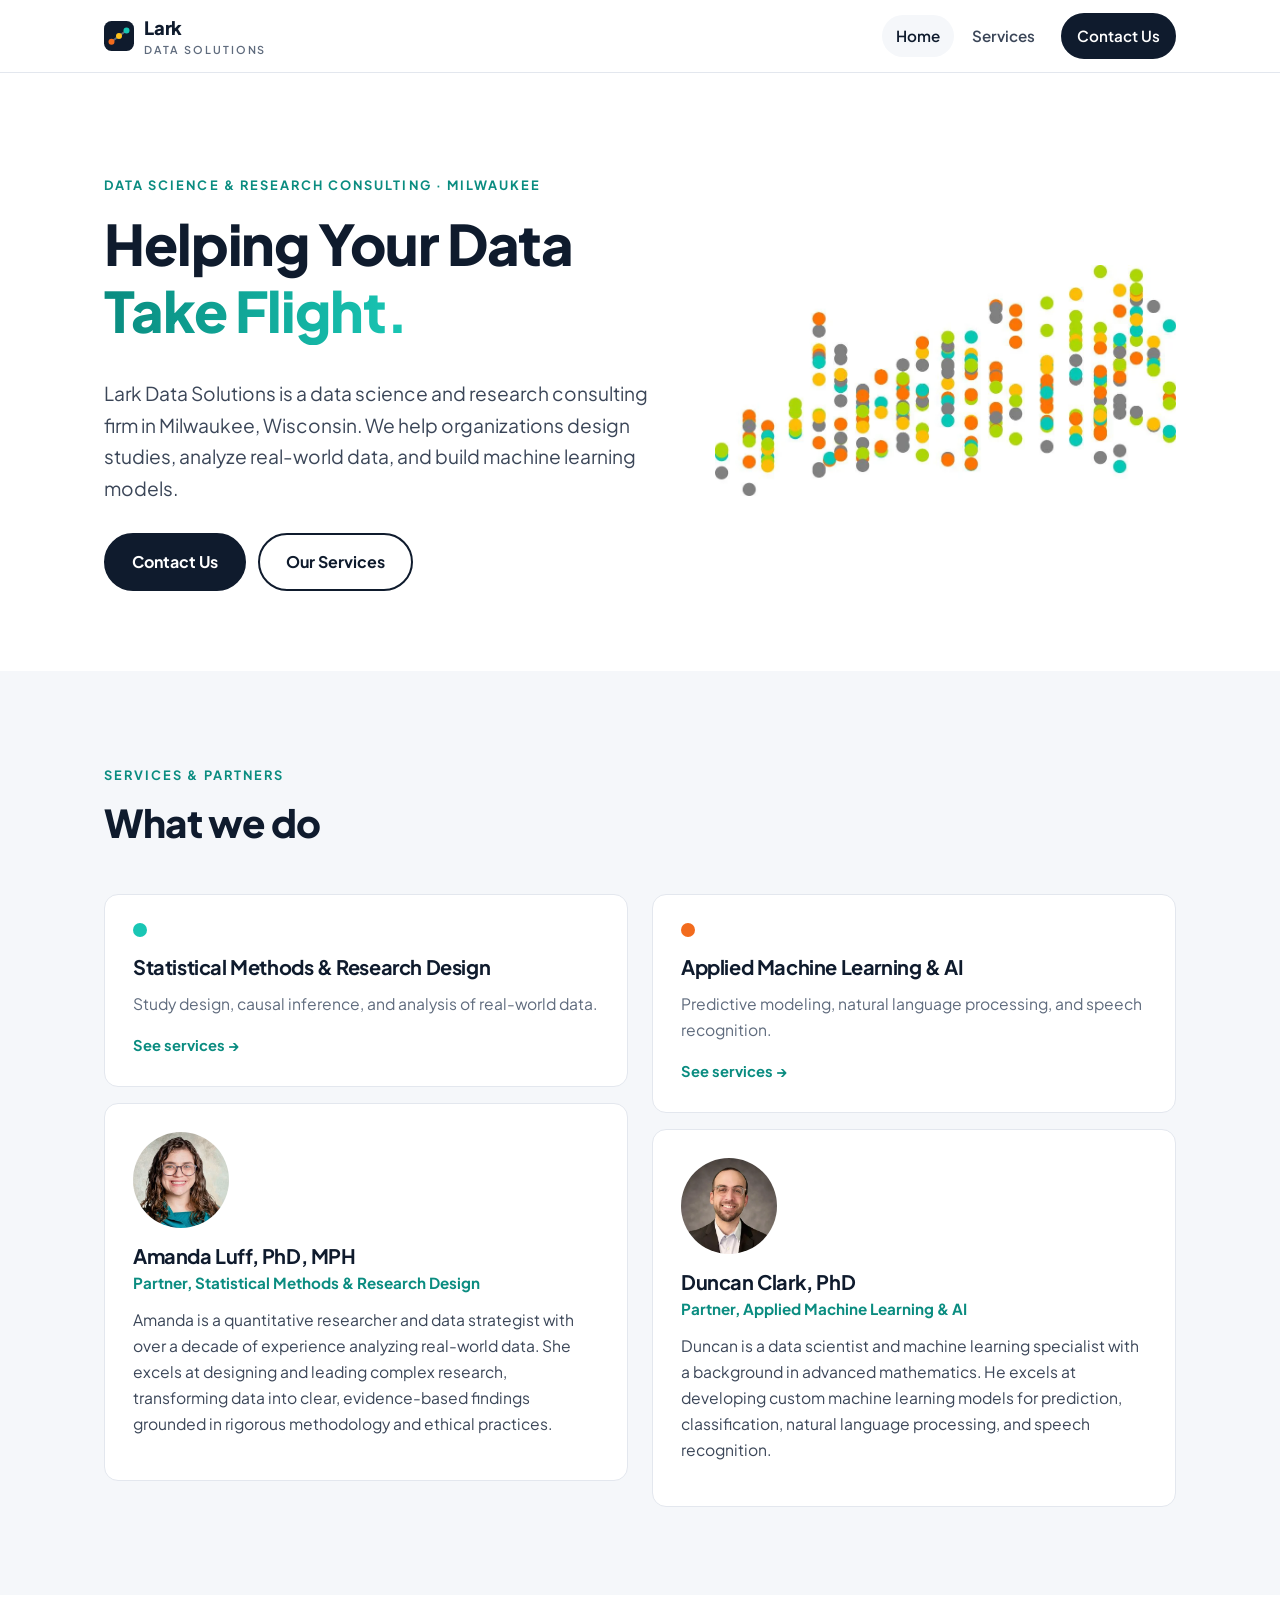
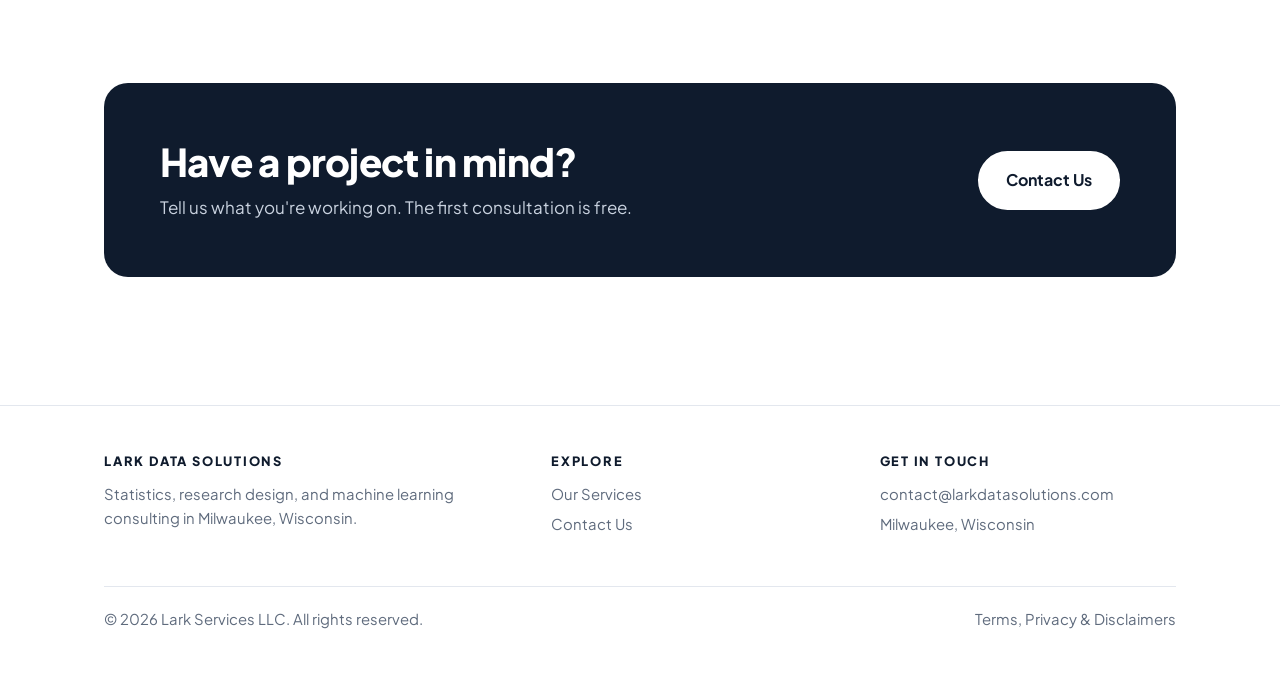
==== commit 42cb651d: "Restructure site around two service lines, add Formspree contact form - Home: service-line cards wit" ====
--- a/docs/about-us/index.html
+++ b/docs/about-us/index.html
@@ -2,236 +2,10 @@
 <html lang="en">
 <head>
   <meta charset="utf-8">
-  <meta name="viewport" content="width=device-width, initial-scale=1">
-  <title>About Us: Duncan Clark, PhD & Amanda Luff, PhD | Lark Data Solutions</title>
-  <meta name="description" content="Meet the partners of Lark Data Solutions: Duncan Clark, PhD (machine learning and intelligent systems) and Amanda Luff, PhD (research methodology and analytic strategy). Based in Milwaukee, WI.">
-  <meta name="robots" content="index, follow">
-  <link rel="canonical" href="https://www.larkdatasolutions.com/about-us/">
-  <meta name="theme-color" content="#0f1b2d">
-
-  <meta property="og:type" content="website">
-  <meta property="og:site_name" content="Lark Data Solutions">
-  <meta property="og:title" content="About Us: Duncan Clark, PhD & Amanda Luff, PhD | Lark Data Solutions">
-  <meta property="og:description" content="Meet the partners of Lark Data Solutions: Duncan Clark, PhD (machine learning and intelligent systems) and Amanda Luff, PhD (research methodology and analytic strategy). Based in Milwaukee, WI.">
-  <meta property="og:url" content="https://www.larkdatasolutions.com/about-us/">
-  <meta property="og:image" content="https://www.larkdatasolutions.com/assets/img/og-image.png">
-  <meta property="og:image:width" content="1200">
-  <meta property="og:image:height" content="630">
-  <meta property="og:image:alt" content="Lark Data Solutions: Helping Your Data Take Flight.">
-  <meta property="og:locale" content="en_US">
-  <meta name="twitter:card" content="summary_large_image">
-
-  <link rel="icon" href="../favicon.ico" sizes="any">
-  <link rel="icon" href="../favicon.svg" type="image/svg+xml">
-  <link rel="apple-touch-icon" href="../apple-touch-icon.png">
-
-  <link rel="preconnect" href="https://fonts.googleapis.com">
-  <link rel="preconnect" href="https://fonts.gstatic.com" crossorigin>
-  <link rel="stylesheet" href="https://fonts.googleapis.com/css2?family=Plus+Jakarta+Sans:wght@400;500;600;700;800&display=swap">
-  <link rel="stylesheet" href="../assets/css/style.css">
-
-  <script type="application/ld+json">
-{
-  "@context": "https://schema.org",
-  "@graph": [
-    {
-      "@type": "WebSite",
-      "@id": "https://www.larkdatasolutions.com/#website",
-      "url": "https://www.larkdatasolutions.com/",
-      "name": "Lark Data Solutions",
-      "publisher": {
-        "@id": "https://www.larkdatasolutions.com/#organization"
-      }
-    },
-    {
-      "@type": "ProfessionalService",
-      "@id": "https://www.larkdatasolutions.com/#organization",
-      "name": "Lark Data Solutions",
-      "legalName": "Lark Services LLC",
-      "url": "https://www.larkdatasolutions.com/",
-      "email": "contact@larkdatasolutions.com",
-      "logo": "https://www.larkdatasolutions.com/apple-touch-icon.png",
-      "image": "https://www.larkdatasolutions.com/assets/img/og-image.png",
-      "description": "Data strategy, machine learning and AI, statistical analysis, and research protocol consulting based in Milwaukee, Wisconsin.",
-      "address": {
-        "@type": "PostalAddress",
-        "addressLocality": "Milwaukee",
-        "addressRegion": "WI",
-        "addressCountry": "US"
-      },
-      "areaServed": "Worldwide",
-      "knowsAbout": [
-        "Data strategy",
-        "Analytics consulting",
-        "Machine learning",
-        "Artificial intelligence",
-        "Predictive modeling",
-        "Natural language processing",
-        "Statistical analysis",
-        "Real-world data analysis",
-        "Evidence generation",
-        "Research study design",
-        "Research protocol development",
-        "Research compliance"
-      ],
-      "founder": [
-        {
-          "@id": "https://www.larkdatasolutions.com/about-us/#duncan-clark"
-        },
-        {
-          "@id": "https://www.larkdatasolutions.com/about-us/#amanda-luff"
-        }
-      ]
-    },
-    {
-      "@type": "Person",
-      "@id": "https://www.larkdatasolutions.com/about-us/#duncan-clark",
-      "name": "Duncan Clark",
-      "honorificSuffix": "PhD",
-      "jobTitle": "Partner, Machine Learning & Intelligent Systems",
-      "image": "https://www.larkdatasolutions.com/assets/img/duncan-clark.webp",
-      "worksFor": {
-        "@id": "https://www.larkdatasolutions.com/#organization"
-      },
-      "sameAs": [
-        "https://www.linkedin.com/in/duncan-clark-1b3548288/"
-      ]
-    },
-    {
-      "@type": "Person",
-      "@id": "https://www.larkdatasolutions.com/about-us/#amanda-luff",
-      "name": "Amanda Luff",
-      "honorificSuffix": "PhD",
-      "jobTitle": "Partner, Research Methodology & Analytic Strategy",
-      "image": "https://www.larkdatasolutions.com/assets/img/amanda-luff.webp",
-      "worksFor": {
-        "@id": "https://www.larkdatasolutions.com/#organization"
-      },
-      "sameAs": [
-        "https://www.linkedin.com/in/amanda-luff/"
-      ]
-    }
-  ]
-}
-  </script>
+  <title>Lark Data Solutions</title>
+  <link rel="canonical" href="https://www.larkdatasolutions.com/">
+  <meta name="robots" content="noindex, follow">
+  <meta http-equiv="refresh" content="0; url=../#what-we-do">
 </head>
-<body>
-  <a class="skip-link" href="#main">Skip to main content</a>
-
-  <header class="site-header">
-    <div class="container">
-      <a class="brand" href="../" aria-label="Lark Data Solutions home">
-        <img class="brand-mark" src="../assets/img/mark.svg" alt="" width="30" height="30">
-        <span>Lark<small>Data Solutions</small></span>
-      </a>
-      <button class="nav-toggle" aria-expanded="false" aria-controls="site-nav" aria-label="Open menu"><svg width="26" height="26" viewBox="0 0 24 24" fill="none" stroke="currentColor" stroke-width="2" stroke-linecap="round" aria-hidden="true"><path d="M4 7h16M4 12h16M4 17h16"/></svg></button>
-      <nav class="nav" id="site-nav" aria-label="Main">
-        <a href="../">Home</a>
-        <a href="../our-services/">Services</a>
-        <a href="../about-us/" aria-current="page">About</a>
-        <a class="btn" href="../contact-us/">Contact Us</a>
-      </nav>
-    </div>
-  </header>
-
-  <main id="main">
-    <section class="page-hero">
-      <div class="container">
-        <span class="eyebrow">About Us</span>
-        <h1>Real-world data analysis meets advanced data science.</h1>
-        <p class="lead">Lark Data Solutions was founded on a simple idea: bringing together real-world data analysis and advanced data science. Our partners, with backgrounds in applied mathematics and statistics, offer a powerful combination of analytical insight and technical ability. Based in Milwaukee, Wisconsin, we help global organizations translate complex data into clear plans and effective solutions.</p>
-      </div>
-    </section>
-
-    <section style="padding-top:24px" aria-labelledby="partners-heading">
-      <div class="container">
-        <h2 id="partners-heading" class="eyebrow" style="font-size:0.8rem">Meet Our Partners</h2>
-        <article class="person" id="duncan-clark">
-          <img src="../assets/img/duncan-clark.webp" width="640" height="640" alt="Portrait of Duncan Clark, PhD" loading="lazy">
-          <div>
-            <h2>Duncan Clark, PhD</h2>
-            <p class="role">Partner, Machine Learning &amp; Intelligent Systems</p>
-            <p>Duncan is a data scientist and machine learning specialist. He excels at translating complex concepts into practical, impactful solutions.</p>
-            <h3>Expertise</h3>
-            <ul class="tags">
-              <li>Machine Learning &amp; Deep Learning</li>
-              <li>Predictive Modeling &amp; AI Systems</li>
-              <li>Python Development</li>
-              <li>Natural Language Processing</li>
-            </ul>
-            <a href="https://www.linkedin.com/in/duncan-clark-1b3548288/" rel="noopener" target="_blank">More about Duncan on LinkedIn &rarr;</a>
-          </div>
-        </article>
-        <article class="person" id="amanda-luff">
-          <img src="../assets/img/amanda-luff.webp" width="640" height="640" alt="Portrait of Amanda Luff, PhD" loading="lazy">
-          <div>
-            <h2>Amanda Luff, PhD</h2>
-            <p class="role">Partner, Research Methodology &amp; Analytic Strategy</p>
-            <p>Amanda is a quantitative researcher and data strategist with over a decade of experience analyzing real-world data. She excels at designing and leading complex research, transforming data into clear, evidence-based findings grounded in rigorous methodology and ethical practices.</p>
-            <h3>Expertise</h3>
-            <ul class="tags">
-              <li>Research &amp; Study Design</li>
-              <li>Real World Data Analysis &amp; Evidence Generation</li>
-              <li>Advanced Statistical Methods</li>
-              <li>Research Compliance</li>
-              <li>Research Reporting &amp; Dissemination</li>
-            </ul>
-            <a href="https://www.linkedin.com/in/amanda-luff/" rel="noopener" target="_blank">More about Amanda on LinkedIn &rarr;</a>
-          </div>
-        </article>
-      </div>
-    </section>
-
-    <section>
-      <div class="container">
-        <div class="cta">
-          <div>
-            <h2>Let's work together.</h2>
-            <p>Tell us about your data challenge and we'll find the right approach.</p>
-          </div>
-          <a class="btn" href="../contact-us/">Schedule a Free Consultation</a>
-        </div>
-      </div>
-    </section>
-  </main>
-
-  <footer class="site-footer">
-    <div class="container">
-      <div>
-        <h2>Lark Data Solutions</h2>
-        <p>Data strategy, machine learning, and research methodology consulting. Based in Milwaukee, Wisconsin, working with organizations everywhere.</p>
-      </div>
-      <div>
-        <h2>Explore</h2>
-        <ul>
-          <li><a href="../our-services/">Our Services</a></li>
-          <li><a href="../about-us/">About Us</a></li>
-          <li><a href="../contact-us/">Contact Us</a></li>
-        </ul>
-      </div>
-      <div>
-        <h2>Get in touch</h2>
-        <ul>
-          <li><a href="mailto:contact@larkdatasolutions.com">contact@larkdatasolutions.com</a></li>
-          <li>Milwaukee, Wisconsin</li>
-        </ul>
-      </div>
-      <div class="footer-legal">
-        <span>&copy; 2026 Lark Services LLC. All rights reserved.</span>
-        <a href="../policies/">Terms, Privacy &amp; Disclaimers</a>
-      </div>
-    </div>
-  </footer>
-
-  <script>
-    (function () {
-      var b = document.querySelector('.nav-toggle'), n = document.getElementById('site-nav');
-      b.addEventListener('click', function () {
-        var open = n.classList.toggle('open');
-        b.setAttribute('aria-expanded', open);
-        b.setAttribute('aria-label', open ? 'Close menu' : 'Open menu');
-      });
-    })();
-  </script>
-</body>
+<body><p>This page has moved to <a href="../">the home page</a>.</p></body>
 </html>
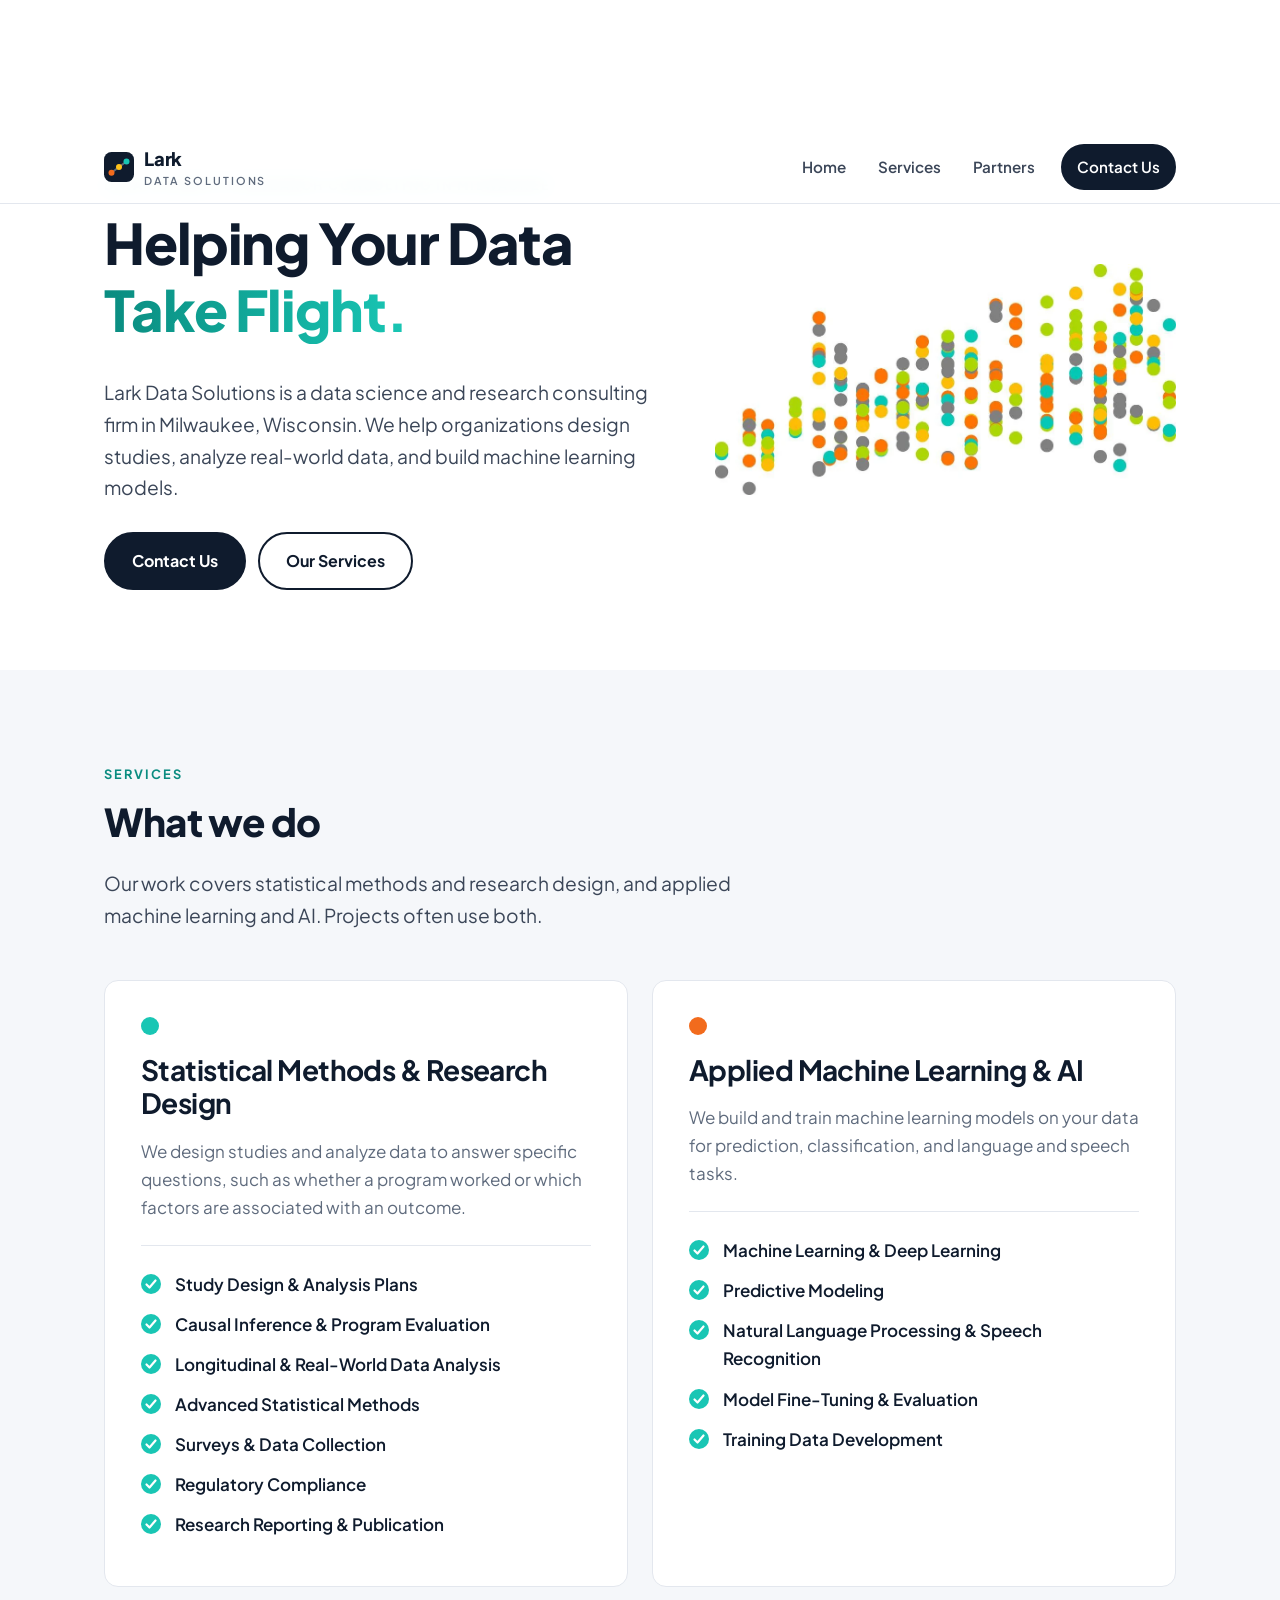
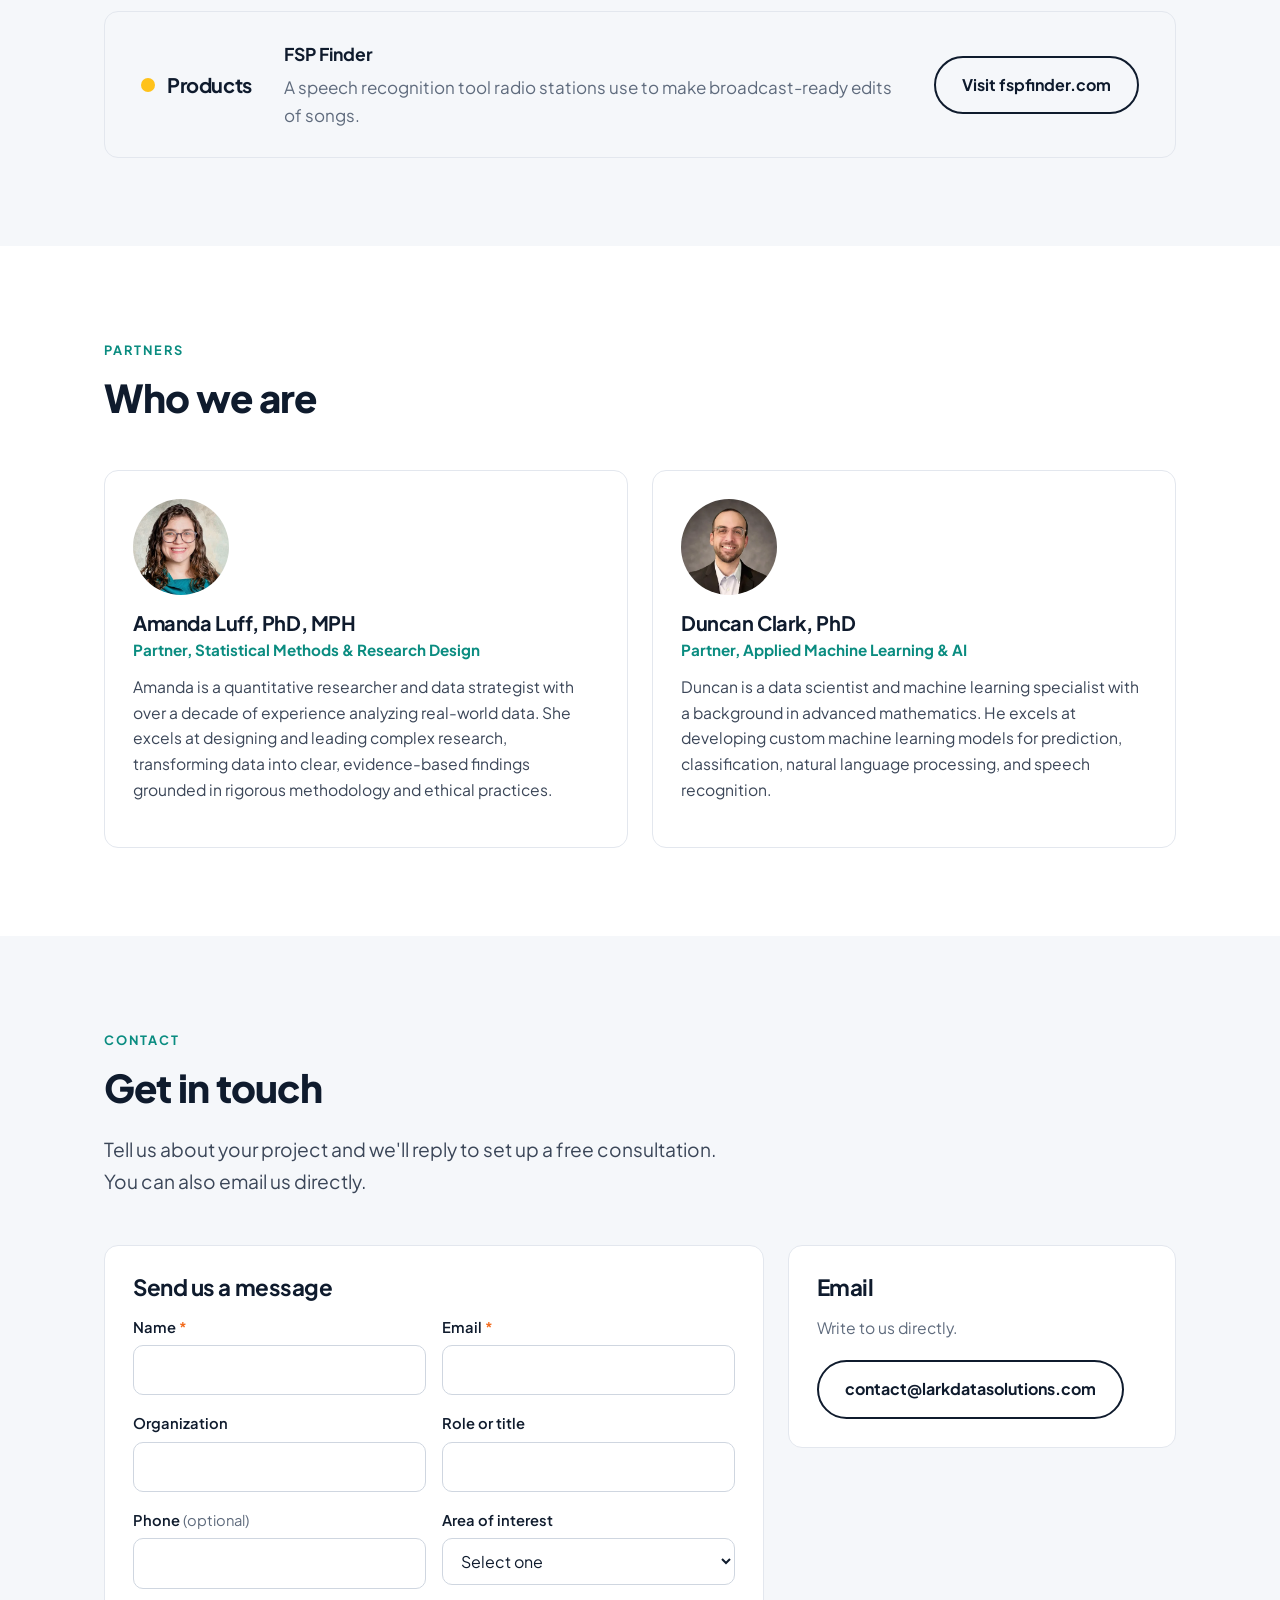
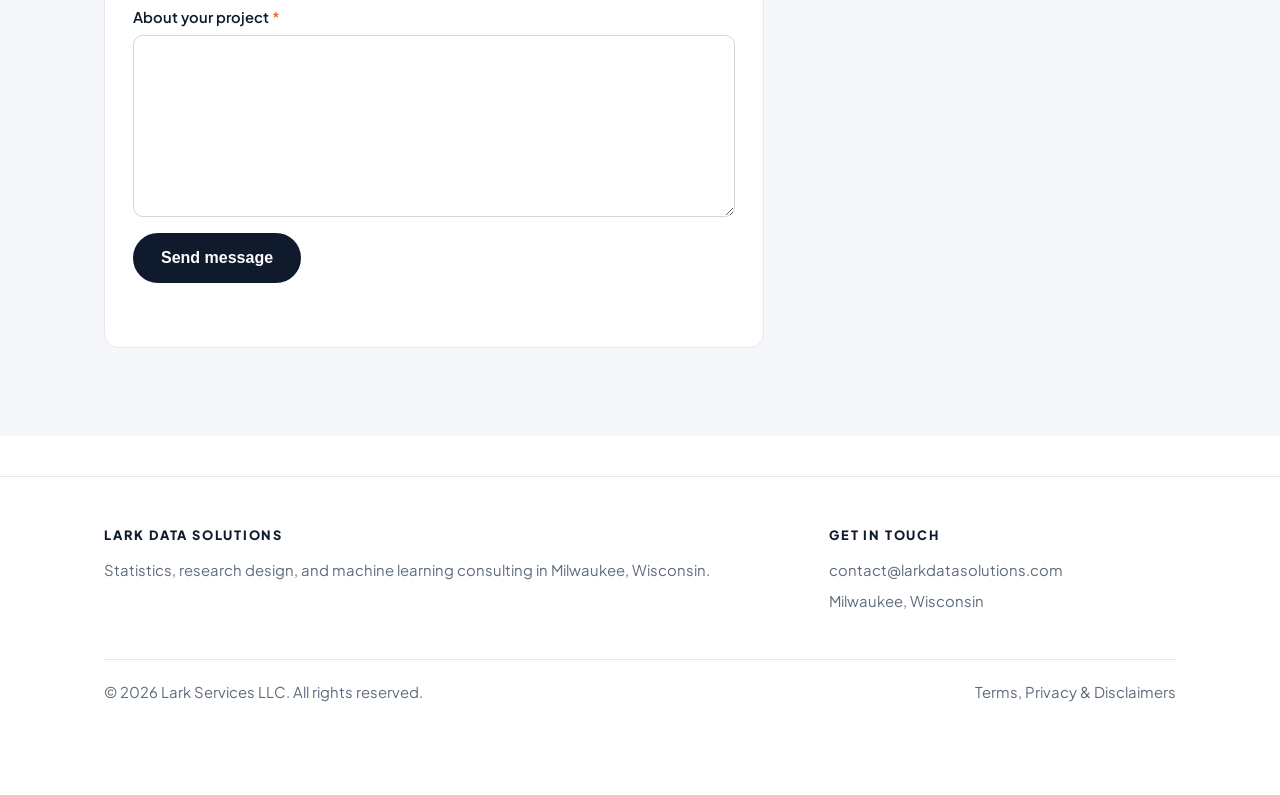
==== commit 04edf300: "Combine the site into one scrolling page; improve SEO structure - Home page now holds services, part" ====
--- a/docs/about-us/index.html
+++ b/docs/about-us/index.html
@@ -5,7 +5,7 @@
   <title>Lark Data Solutions</title>
   <link rel="canonical" href="https://www.larkdatasolutions.com/">
   <meta name="robots" content="noindex, follow">
-  <meta http-equiv="refresh" content="0; url=../#what-we-do">
+  <meta http-equiv="refresh" content="0; url=../#partners">
 </head>
-<body><p>This page has moved to <a href="../">the home page</a>.</p></body>
+<body><p>This page has moved to <a href="../#partners">the home page</a>.</p></body>
 </html>
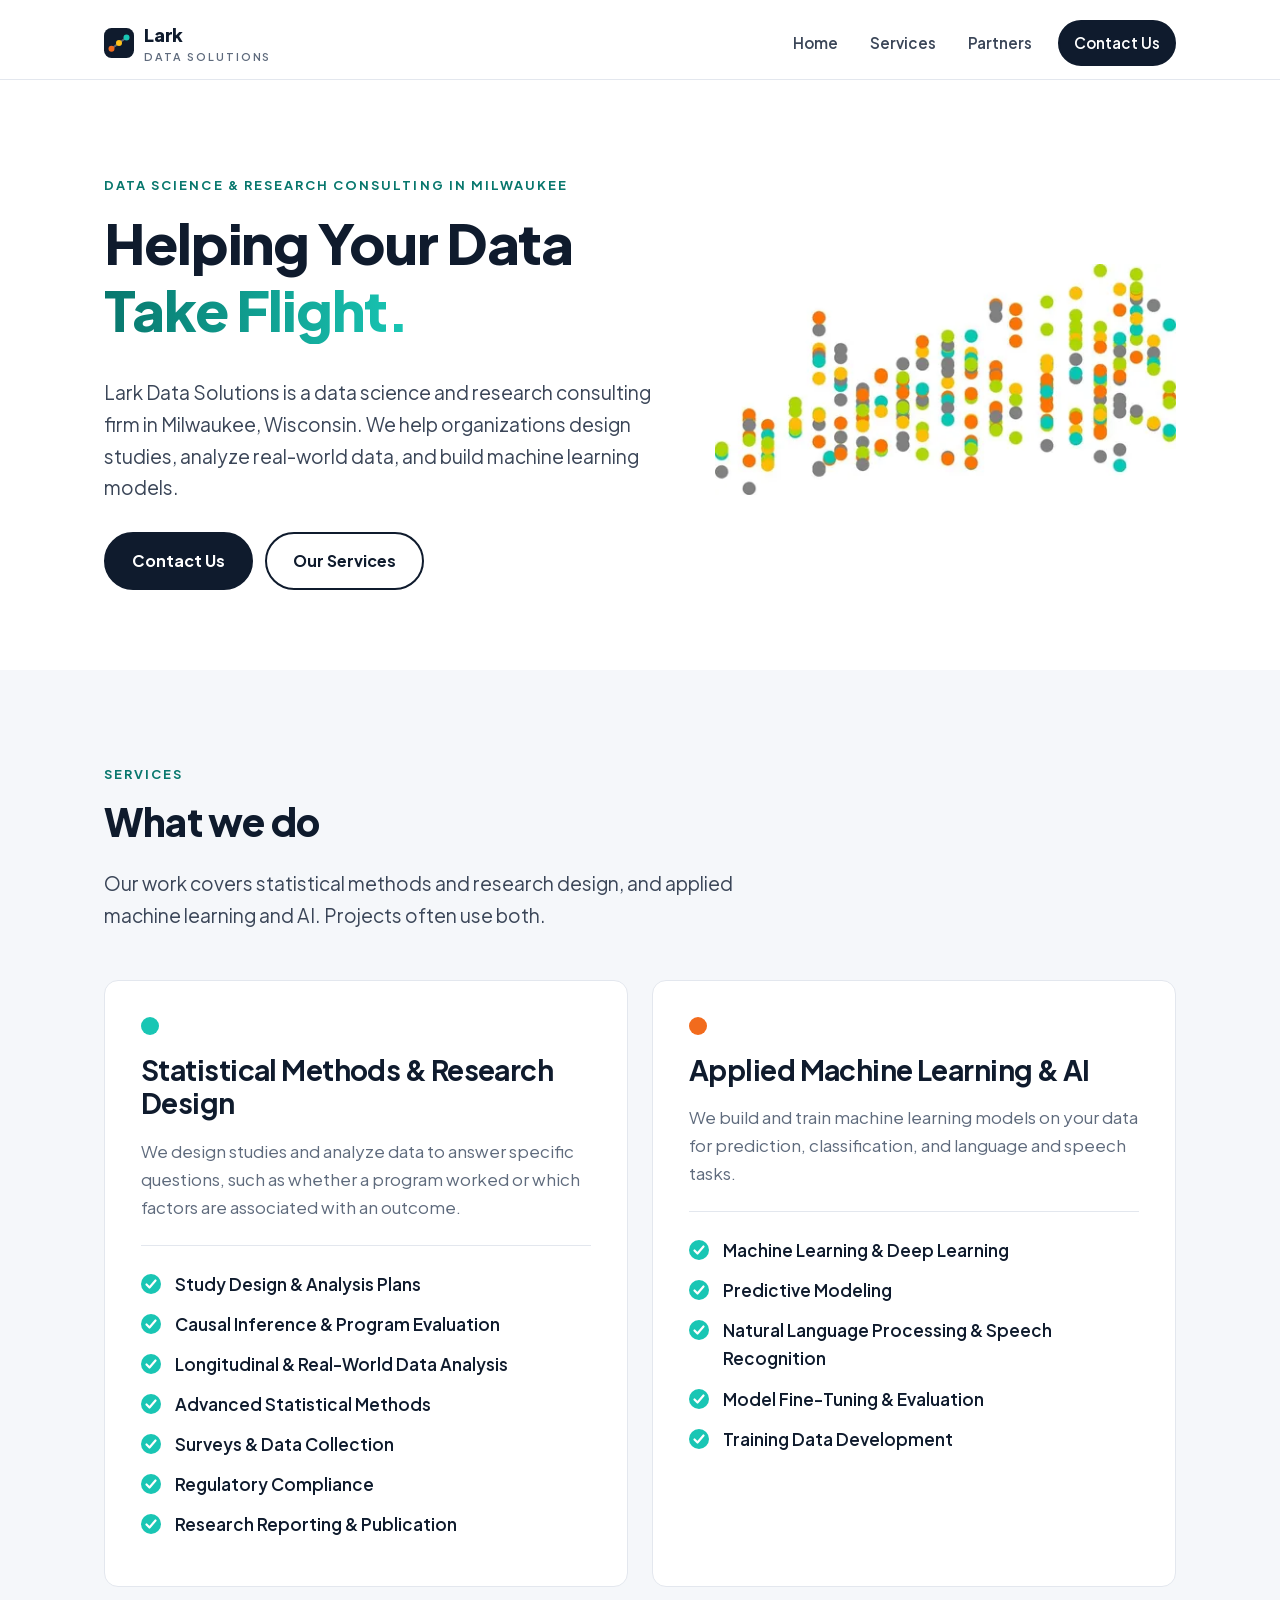
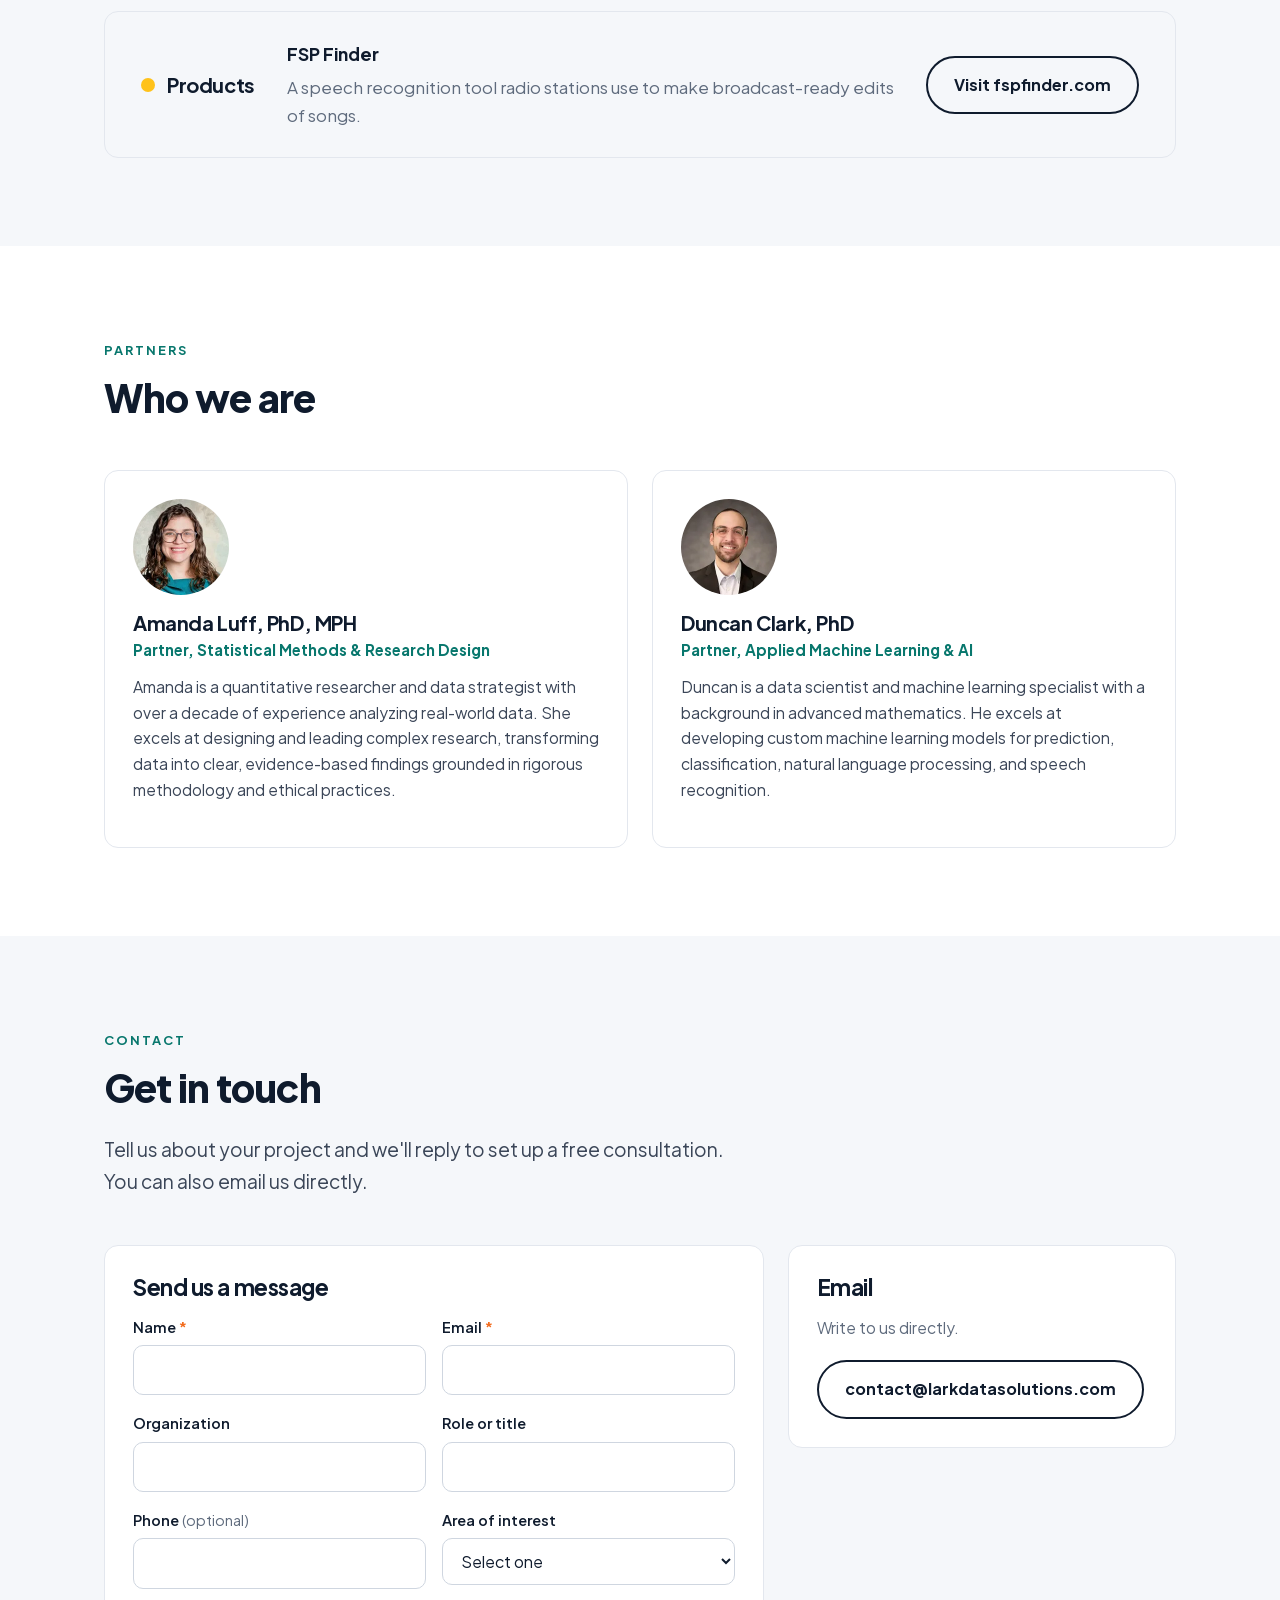
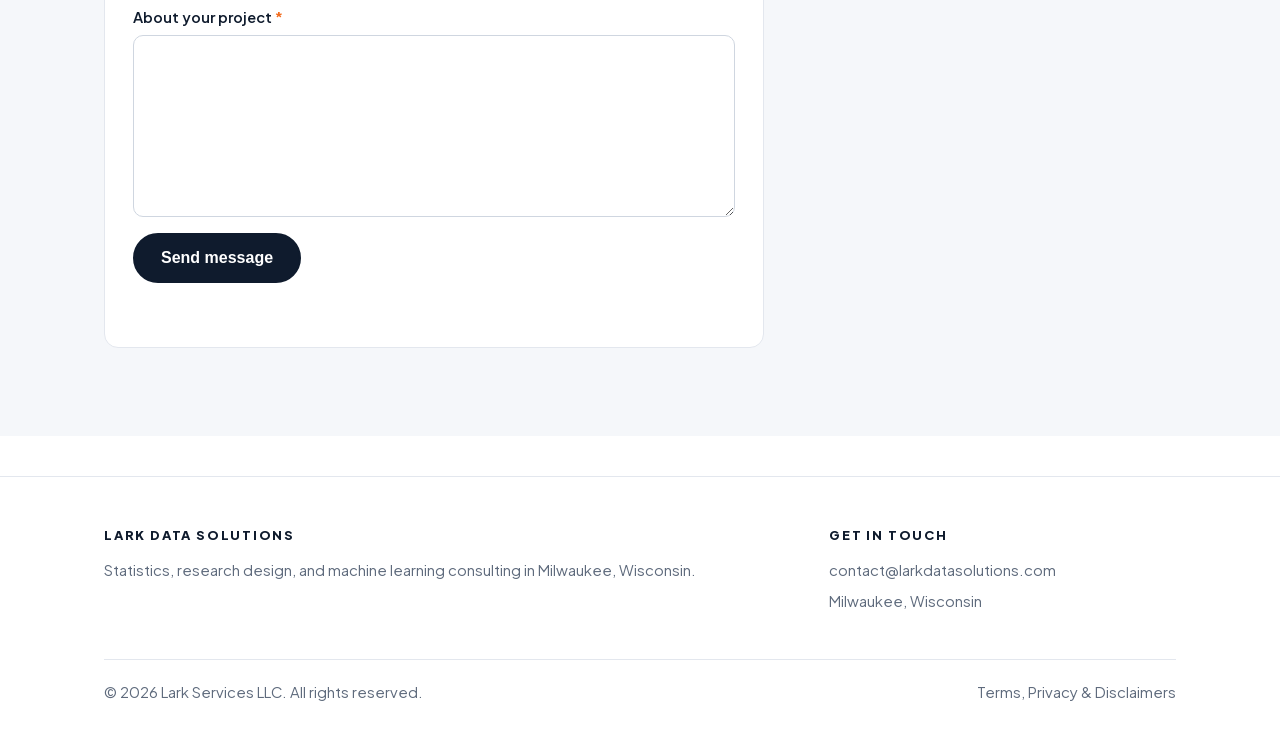
==== commit 93cf0f57: "Load analytics after page load; tidy indexing signals - Load gtag.js on window load so it doesn't de" ====
--- a/docs/about-us/index.html
+++ b/docs/about-us/index.html
@@ -4,7 +4,6 @@
   <meta charset="utf-8">
   <title>Lark Data Solutions</title>
   <link rel="canonical" href="https://www.larkdatasolutions.com/">
-  <meta name="robots" content="noindex, follow">
   <meta http-equiv="refresh" content="0; url=../#partners">
 </head>
 <body><p>This page has moved to <a href="../#partners">the home page</a>.</p></body>
